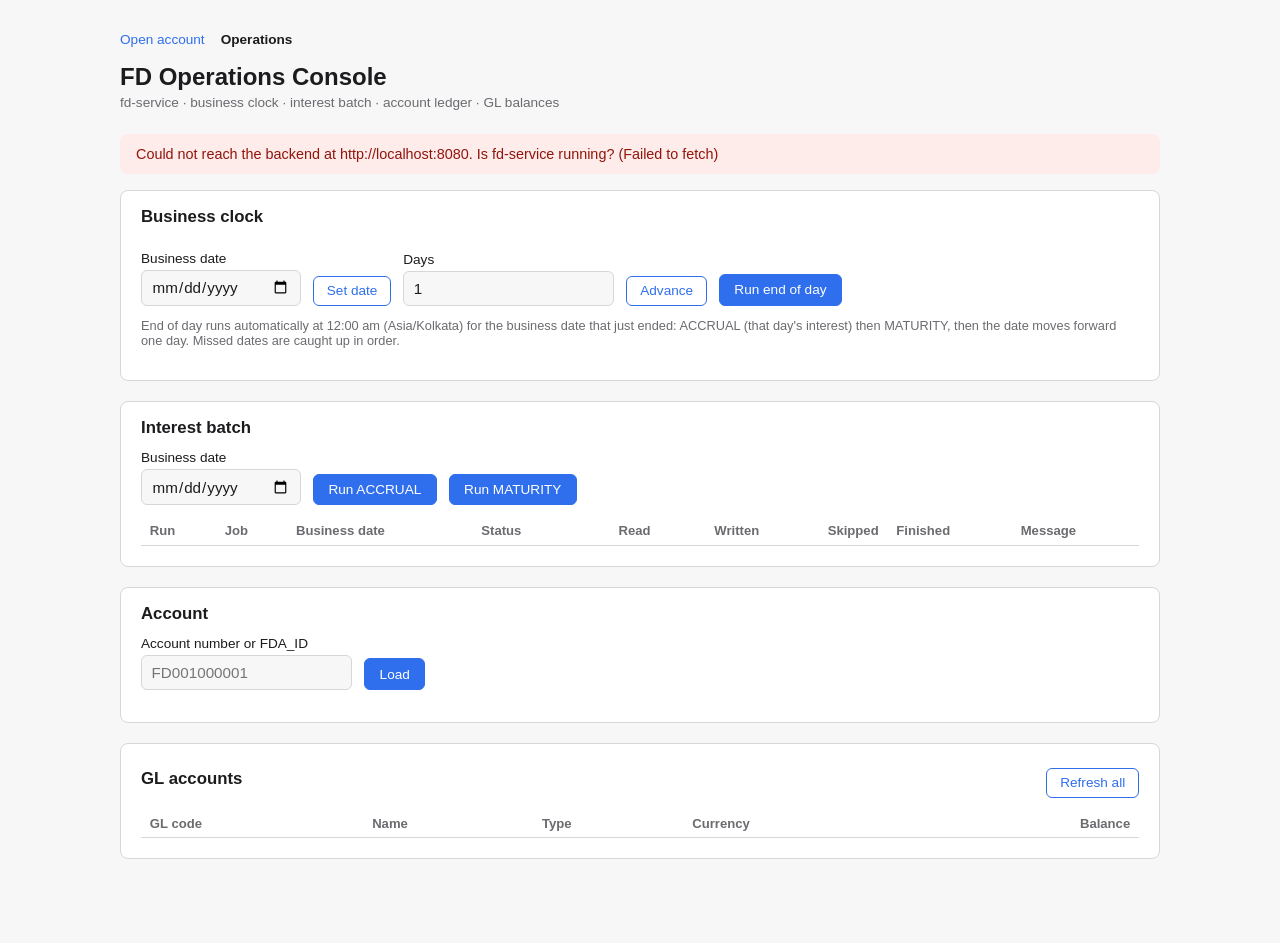
==== frontend/operations.html @ 79cbb0af "Replace workspace with full FD module: interest batch, ledger and ops console Uploads the complete F" ====
<!doctype html>
<html lang="en">
<head>
  <meta charset="utf-8" />
  <meta name="viewport" content="width=device-width, initial-scale=1" />
  <title>FD Operations Console</title>
  <link rel="stylesheet" href="css/styles.css" />
</head>
<body>
  <main class="page wide">
    <nav class="topnav">
      <a href="index.html">Open account</a>
      <a href="operations.html" aria-current="page">Operations</a>
    </nav>
    <h1>FD Operations Console</h1>
    <p class="subtitle">fd-service · business clock · interest batch · account ledger · GL balances</p>

    <div id="global-error" class="errors" role="alert" hidden></div>

    <section class="panel">
      <div class="panel-head">
        <h2>Business clock</h2>
      </div>
      <dl class="kv" id="clock-view"></dl>
      <div class="inline-form">
        <label>Business date
          <input type="date" id="clock-date" />
        </label>
        <button type="button" id="clock-set-btn" class="secondary">Set date</button>
        <label>Days
          <input type="number" id="clock-days" min="1" step="1" value="1" />
        </label>
        <button type="button" id="clock-advance-btn" class="secondary">Advance</button>
        <button type="button" id="eod-btn" class="primary">Run end of day</button>
      </div>
      <p class="hint">End of day runs automatically at 12:00 am (Asia/Kolkata) for the business date that just ended: ACCRUAL (that day's interest) then MATURITY, then the date moves forward one day. Missed dates are caught up in order.</p>
    </section>

    <section class="panel">
      <div class="panel-head">
        <h2>Interest batch</h2>
      </div>
      <div class="inline-form">
        <label>Business date
          <input type="date" id="batch-date" />
        </label>
        <button type="button" class="primary run-job" data-job="ACCRUAL">Run ACCRUAL</button>
        <button type="button" class="primary run-job" data-job="MATURITY">Run MATURITY</button>
      </div>
      <div class="table-wrap">
        <table>
          <thead>
            <tr>
              <th>Run</th><th>Job</th><th>Business date</th><th>Status</th>
              <th class="num">Read</th><th class="num">Written</th><th class="num">Skipped</th>
              <th>Finished</th><th>Message</th>
            </tr>
          </thead>
          <tbody id="runs-body"></tbody>
        </table>
      </div>
    </section>

    <section class="panel">
      <div class="panel-head">
        <h2>Account</h2>
      </div>
      <form id="lookup-form" class="inline-form">
        <label>Account number or FDA_ID
          <input type="text" id="lookup-key" placeholder="FD001000001" required />
        </label>
        <button type="submit" class="primary">Load</button>
      </form>

      <div id="account-section" hidden>
        <dl class="kv" id="account-view"></dl>

        <h3>Transactions</h3>
        <div class="table-wrap">
          <table>
            <thead>
              <tr>
                <th>#</th><th>Type</th><th>Dr/Cr</th><th class="num">Amount</th>
                <th class="num">Balance before</th><th class="num">Balance after</th>
                <th>Txn date</th><th>Value date</th><th>Remarks</th>
              </tr>
            </thead>
            <tbody id="txn-body"></tbody>
          </table>
        </div>

        <h3>Interest preview</h3>
        <form id="preview-form" class="inline-form">
          <label>Period start
            <input type="date" id="preview-start" required />
          </label>
          <label>Period end
            <input type="date" id="preview-end" required />
          </label>
          <button type="submit" class="secondary">Calculate</button>
        </form>
        <dl class="kv" id="preview-view" hidden></dl>

        <div id="withdraw-block">
          <h3>Premature withdrawal</h3>
          <p class="hint">Closes the deposit on the current business date: interest to date is credited, the penalty is debited and the rest is paid out.</p>
          <button type="button" id="withdraw-btn" class="danger">Withdraw before maturity</button>
          <div id="withdraw-confirm" class="confirm" hidden>
            <span id="withdraw-confirm-text"></span>
            <button type="button" id="withdraw-confirm-btn" class="danger">Confirm withdrawal</button>
            <button type="button" id="withdraw-cancel-btn" class="secondary">Cancel</button>
          </div>
        </div>
        <dl class="kv" id="withdraw-result" hidden></dl>
      </div>
    </section>

    <section class="panel">
      <div class="panel-head">
        <h2>GL accounts</h2>
        <button type="button" id="gl-refresh-btn" class="secondary">Refresh all</button>
      </div>
      <div class="table-wrap">
        <table>
          <thead>
            <tr><th>GL code</th><th>Name</th><th>Type</th><th>Currency</th><th class="num">Balance</th></tr>
          </thead>
          <tbody id="gl-body"></tbody>
        </table>
      </div>
    </section>
  </main>

  <script src="js/api.js"></script>
  <script src="js/ops.js"></script>
</body>
</html>
---- frontend/css/styles.css ----
:root {
  color-scheme: light dark;
  --bg: #f7f7f8;
  --panel: #ffffff;
  --border: #d7d7db;
  --text: #1c1c1e;
  --muted: #6b6b70;
  --accent: #2f6fed;
  --error-bg: #fdecea;
  --error-text: #92140c;
  --success-bg: #eafaf0;
  --success-text: #146c3a;
}

@media (prefers-color-scheme: dark) {
  :root {
    --bg: #1c1c1e;
    --panel: #2a2a2d;
    --border: #3d3d40;
    --text: #f2f2f3;
    --muted: #a3a3a8;
    --accent: #5c8dff;
    --error-bg: #3a1f1d;
    --error-text: #ff8a80;
    --success-bg: #1c3326;
    --success-text: #7fd8a3;
  }
}

* {
  box-sizing: border-box;
}

/* Author display rules (.kv grid, .confirm flex) would otherwise override the hidden attribute. */
[hidden] {
  display: none !important;
}

body {
  margin: 0;
  background: var(--bg);
  color: var(--text);
  font-family: -apple-system, BlinkMacSystemFont, "Segoe UI", Roboto, Helvetica, Arial, sans-serif;
}

.page {
  max-width: 640px;
  margin: 0 auto;
  padding: 2rem 1.25rem 4rem;
}

h1 {
  font-size: 1.5rem;
  margin-bottom: 0.25rem;
}

.subtitle {
  color: var(--muted);
  margin-top: 0;
  margin-bottom: 1.5rem;
  font-size: 0.85rem;
}

fieldset {
  background: var(--panel);
  border: 1px solid var(--border);
  border-radius: 8px;
  padding: 1rem 1.25rem 1.25rem;
  margin-bottom: 1.25rem;
}

legend {
  font-weight: 600;
  padding: 0 0.4rem;
}

.hint {
  color: var(--muted);
  font-size: 0.8rem;
  margin-top: 0;
}

label {
  display: block;
  font-size: 0.85rem;
  margin-top: 0.75rem;
  margin-bottom: 0.25rem;
}

input[type="text"],
input[type="number"],
select {
  width: 100%;
  padding: 0.5rem 0.6rem;
  border-radius: 6px;
  border: 1px solid var(--border);
  background: var(--bg);
  color: var(--text);
  font-size: 0.95rem;
}

.role-row {
  display: grid;
  grid-template-columns: 1fr 1fr auto auto;
  gap: 0.5rem;
  align-items: center;
  margin-bottom: 0.5rem;
}

.role-primary-label {
  display: flex;
  align-items: center;
  gap: 0.3rem;
  font-size: 0.8rem;
  white-space: nowrap;
  margin: 0;
}

.remove-role-btn {
  background: transparent;
  border: 1px solid var(--border);
  border-radius: 6px;
  color: var(--error-text);
  cursor: pointer;
  width: 2rem;
  height: 2rem;
}

button.secondary {
  background: transparent;
  border: 1px solid var(--accent);
  color: var(--accent);
  padding: 0.4rem 0.8rem;
  border-radius: 6px;
  cursor: pointer;
  font-size: 0.85rem;
  margin-top: 0.5rem;
}

#submit-btn {
  width: 100%;
  padding: 0.75rem;
  border: none;
  border-radius: 8px;
  background: var(--accent);
  color: #fff;
  font-size: 1rem;
  cursor: pointer;
}

#submit-btn:disabled {
  opacity: 0.6;
  cursor: not-allowed;
}

.errors {
  background: var(--error-bg);
  color: var(--error-text);
  border-radius: 8px;
  padding: 0.75rem 1rem;
  margin-bottom: 1rem;
  font-size: 0.9rem;
}

.errors ul {
  margin: 0;
  padding-left: 1.2rem;
}

.result {
  border-radius: 8px;
  padding: 1rem 1.25rem;
  margin-top: 1.5rem;
}

.result.success {
  background: var(--success-bg);
  color: var(--success-text);
}

.result.failure {
  background: var(--error-bg);
  color: var(--error-text);
}

.result h2 {
  margin-top: 0;
  font-size: 1.1rem;
}

.result pre {
  white-space: pre-wrap;
  word-break: break-word;
  font-size: 0.85rem;
  margin: 0;
}

/* --- Navigation ---------------------------------------------------------- */

.topnav {
  display: flex;
  gap: 1rem;
  font-size: 0.85rem;
  margin-bottom: 1rem;
}

.topnav a {
  color: var(--accent);
  text-decoration: none;
}

.topnav a[aria-current="page"] {
  color: var(--text);
  font-weight: 600;
}

/* --- Operations console -------------------------------------------------- */

.page.wide {
  max-width: 1080px;
}

.panel {
  background: var(--panel);
  border: 1px solid var(--border);
  border-radius: 8px;
  padding: 1rem 1.25rem 1.25rem;
  margin-bottom: 1.25rem;
}

.panel-head {
  display: flex;
  justify-content: space-between;
  align-items: center;
  gap: 1rem;
  margin-bottom: 0.75rem;
}

.panel h2 {
  font-size: 1.05rem;
  margin: 0;
}

.panel h3 {
  font-size: 0.9rem;
  margin: 1.5rem 0 0.5rem;
}

.inline-form {
  display: flex;
  flex-wrap: wrap;
  align-items: flex-end;
  gap: 0.5rem 0.75rem;
  margin-bottom: 0.75rem;
}

.inline-form label {
  display: flex;
  flex-direction: column;
  gap: 0.25rem;
  margin: 0;
}

.inline-form input {
  width: auto;
  min-width: 10rem;
}

input[type="date"] {
  padding: 0.45rem 0.6rem;
  border-radius: 6px;
  border: 1px solid var(--border);
  background: var(--bg);
  color: var(--text);
  font-size: 0.95rem;
  font-family: inherit;
}

button.primary,
button.danger {
  border-radius: 6px;
  padding: 0.45rem 0.9rem;
  font-size: 0.85rem;
  cursor: pointer;
}

button.primary {
  background: var(--accent);
  border: 1px solid var(--accent);
  color: #fff;
}

button.danger {
  background: transparent;
  border: 1px solid var(--error-text);
  color: var(--error-text);
}

.inline-form button.secondary {
  margin-top: 0;
}

button:disabled {
  opacity: 0.6;
  cursor: not-allowed;
}

.confirm {
  display: flex;
  flex-wrap: wrap;
  align-items: center;
  gap: 0.5rem 0.75rem;
  font-size: 0.85rem;
}

.kv {
  display: grid;
  grid-template-columns: repeat(auto-fill, minmax(190px, 1fr));
  gap: 0.6rem 1.25rem;
  margin: 0 0 0.75rem;
}

.kv dt {
  font-size: 0.72rem;
  color: var(--muted);
  text-transform: uppercase;
  letter-spacing: 0.03em;
}

.kv dd {
  margin: 0.1rem 0 0;
  font-variant-numeric: tabular-nums;
  overflow-wrap: anywhere;
}

.table-wrap {
  overflow-x: auto;
}

table {
  width: 100%;
  border-collapse: collapse;
  font-size: 0.82rem;
}

th,
td {
  text-align: left;
  padding: 0.4rem 0.55rem;
  border-bottom: 1px solid var(--border);
  white-space: nowrap;
}

th {
  color: var(--muted);
  font-weight: 600;
}

th.num,
td.num {
  text-align: right;
  font-variant-numeric: tabular-nums;
}

td.empty {
  color: var(--muted);
  text-align: center;
}

.badge {
  display: inline-block;
  padding: 0.05rem 0.45rem;
  border-radius: 999px;
  font-size: 0.72rem;
  font-weight: 600;
  background: var(--bg);
  border: 1px solid var(--border);
}

.badge-success,
.badge-active,
.badge-completed,
.badge-open {
  background: var(--success-bg);
  color: var(--success-text);
  border-color: transparent;
}

.badge-failed,
.badge-closed,
.badge-matured_closed {
  background: var(--error-bg);
  color: var(--error-text);
  border-color: transparent;
}
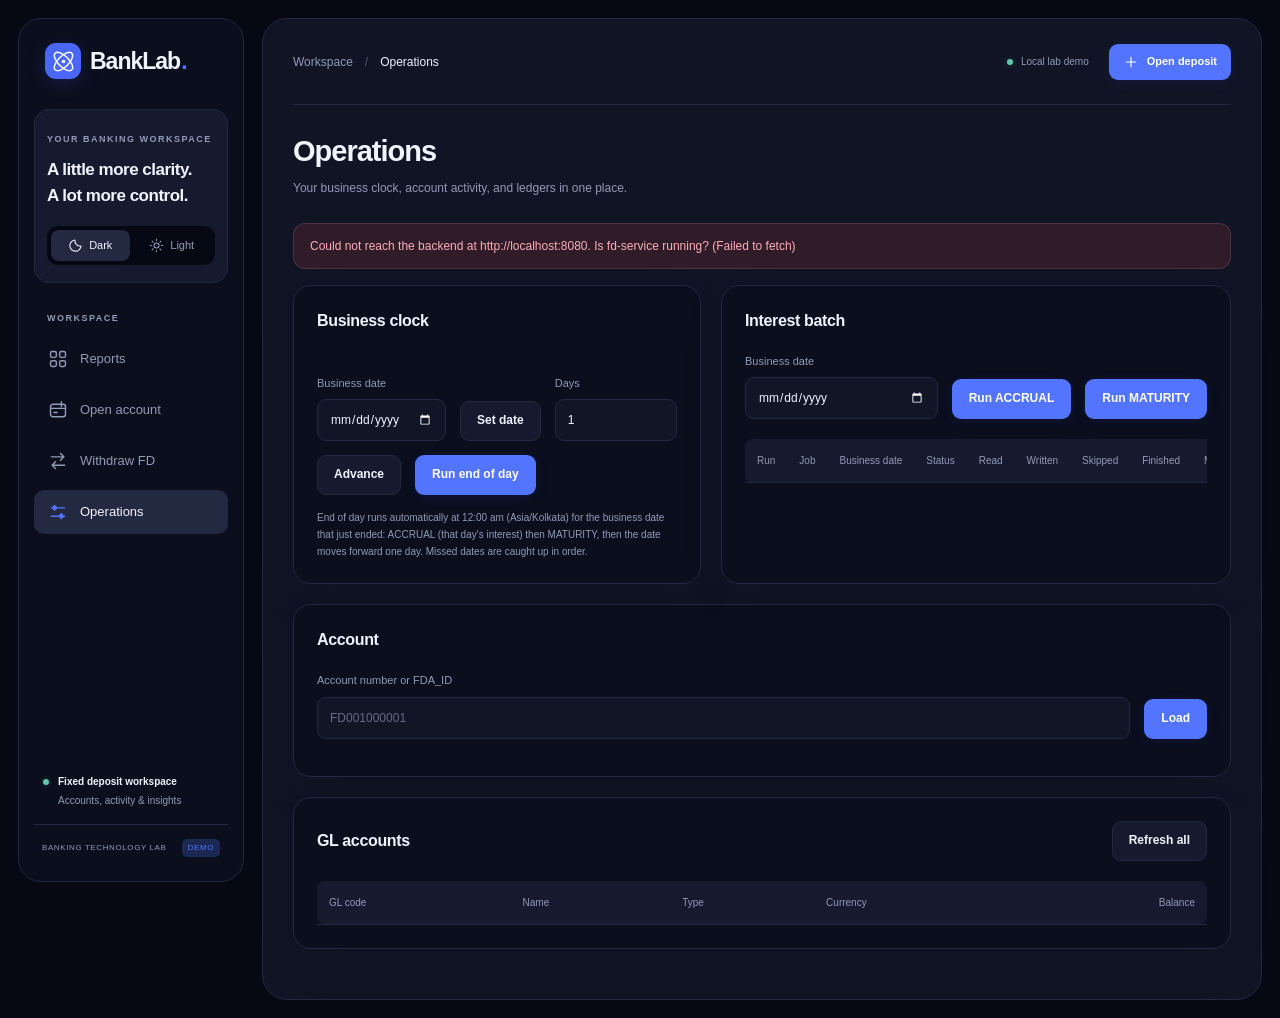
==== commit 5821c13d: "Redesign banking workspace with dark and light dashboard themes" ====
--- a/frontend/operations.html
+++ b/frontend/operations.html
@@ -4,19 +4,23 @@
   <meta charset="utf-8" />
   <meta name="viewport" content="width=device-width, initial-scale=1" />
   <title>FD Operations Console</title>
+  <script src="js/theme.js"></script>
   <link rel="stylesheet" href="css/styles.css" />
 </head>
 <body>
   <main class="page wide">
     <nav class="topnav">
       <a href="index.html">Open account</a>
+      <a href="withdraw.html">Withdraw FD</a>
       <a href="operations.html" aria-current="page">Operations</a>
+      <a href="reports.html">Reports</a>
     </nav>
-    <h1>FD Operations Console</h1>
-    <p class="subtitle">fd-service · business clock · interest batch · account ledger · GL balances</p>
+    <h1>Operations</h1>
+    <p class="subtitle">Your business clock, account activity, and ledgers in one place.</p>
 
     <div id="global-error" class="errors" role="alert" hidden></div>
 
+    <div class="operations-grid">
     <section class="panel">
       <div class="panel-head">
         <h2>Business clock</h2>
@@ -61,6 +65,7 @@
       </div>
     </section>
 
+    </div>
     <section class="panel">
       <div class="panel-head">
         <h2>Account</h2>
@@ -112,6 +117,21 @@
           </div>
         </div>
         <dl class="kv" id="withdraw-result" hidden></dl>
+
+        <div id="renew-block" hidden>
+          <h3>Renew at maturity</h3>
+          <p class="hint">Opens a new linked FD using the matured balance. The current account is retained as its audit history.</p>
+          <label>New tenure (months, optional)
+            <input type="number" id="renew-tenure" min="1" step="1" inputmode="numeric" />
+          </label>
+          <button type="button" id="renew-btn" class="primary">Renew deposit</button>
+          <div id="renew-confirm" class="confirm" hidden>
+            <span id="renew-confirm-text"></span>
+            <button type="button" id="renew-confirm-btn" class="primary">Confirm renewal</button>
+            <button type="button" id="renew-cancel-btn" class="secondary">Cancel</button>
+          </div>
+        </div>
+        <dl class="kv" id="renew-result" hidden></dl>
       </div>
     </section>
 
@@ -131,7 +151,9 @@
     </section>
   </main>
 
-  <script src="js/api.js"></script>
+  <script src="js/shell.js"></script>
+<script src="js/money.js"></script>
+<script src="js/api.js"></script>
   <script src="js/ops.js"></script>
 </body>
 </html>
--- a/frontend/css/styles.css
+++ b/frontend/css/styles.css
@@ -1,395 +1,102 @@
-:root {
-  color-scheme: light dark;
-  --bg: #f7f7f8;
-  --panel: #ffffff;
-  --border: #d7d7db;
-  --text: #1c1c1e;
-  --muted: #6b6b70;
-  --accent: #2f6fed;
-  --error-bg: #fdecea;
-  --error-text: #92140c;
-  --success-bg: #eafaf0;
-  --success-text: #146c3a;
+:root, :root[data-theme="dark"] {
+  color-scheme: dark;
+  --bg:#060814; --sidebar:#0b0e1c; --canvas:#101424; --panel:#0a0e1d; --panel-soft:#151a2e;
+  --input:#111627; --border:#222941; --text:#f1f3ff; --muted:#929bb7; --accent:#5374ff;
+  --accent-soft:#1b2854; --active:#222940; --shadow:0 16px 45px #00000012;
+  --error-bg:#301c29; --error-text:#ffadba; --success-bg:#102c2b; --success-text:#77dbc3;
+  --grid:#252d46; --hero:#111935;
 }
-
-@media (prefers-color-scheme: dark) {
-  :root {
-    --bg: #1c1c1e;
-    --panel: #2a2a2d;
-    --border: #3d3d40;
-    --text: #f2f2f3;
-    --muted: #a3a3a8;
-    --accent: #5c8dff;
-    --error-bg: #3a1f1d;
-    --error-text: #ff8a80;
-    --success-bg: #1c3326;
-    --success-text: #7fd8a3;
-  }
+:root[data-theme="light"] {
+  color-scheme:light;
+  --bg:#edf0f7; --sidebar:#ffffff; --canvas:#f4f6fb; --panel:#ffffff; --panel-soft:#f0f3fa;
+  --input:#f8f9fd; --border:#e1e6f0; --text:#19213b; --muted:#6a7590; --accent:#3459ed;
+  --accent-soft:#e8edff; --active:#edf1ff; --shadow:0 8px 30px #23366a06;
+  --error-bg:#fff0f2; --error-text:#ad304b; --success-bg:#e9f7f2; --success-text:#16795c;
+  --grid:#e4e9f3; --hero:#eef1ff;
 }
-
-* {
-  box-sizing: border-box;
-}
-
-/* Author display rules (.kv grid, .confirm flex) would otherwise override the hidden attribute. */
-[hidden] {
-  display: none !important;
-}
-
-body {
-  margin: 0;
-  background: var(--bg);
-  color: var(--text);
-  font-family: -apple-system, BlinkMacSystemFont, "Segoe UI", Roboto, Helvetica, Arial, sans-serif;
-}
-
-.page {
-  max-width: 640px;
-  margin: 0 auto;
-  padding: 2rem 1.25rem 4rem;
-}
-
-h1 {
-  font-size: 1.5rem;
-  margin-bottom: 0.25rem;
-}
-
-.subtitle {
-  color: var(--muted);
-  margin-top: 0;
-  margin-bottom: 1.5rem;
-  font-size: 0.85rem;
-}
-
-fieldset {
-  background: var(--panel);
-  border: 1px solid var(--border);
-  border-radius: 8px;
-  padding: 1rem 1.25rem 1.25rem;
-  margin-bottom: 1.25rem;
-}
-
-legend {
-  font-weight: 600;
-  padding: 0 0.4rem;
-}
-
-.hint {
-  color: var(--muted);
-  font-size: 0.8rem;
-  margin-top: 0;
-}
-
-label {
-  display: block;
-  font-size: 0.85rem;
-  margin-top: 0.75rem;
-  margin-bottom: 0.25rem;
-}
-
-input[type="text"],
-input[type="number"],
-select {
-  width: 100%;
-  padding: 0.5rem 0.6rem;
-  border-radius: 6px;
-  border: 1px solid var(--border);
-  background: var(--bg);
-  color: var(--text);
-  font-size: 0.95rem;
-}
-
-.role-row {
-  display: grid;
-  grid-template-columns: 1fr 1fr auto auto;
-  gap: 0.5rem;
-  align-items: center;
-  margin-bottom: 0.5rem;
-}
-
-.role-primary-label {
-  display: flex;
-  align-items: center;
-  gap: 0.3rem;
-  font-size: 0.8rem;
-  white-space: nowrap;
-  margin: 0;
-}
-
-.remove-role-btn {
-  background: transparent;
-  border: 1px solid var(--border);
-  border-radius: 6px;
-  color: var(--error-text);
-  cursor: pointer;
-  width: 2rem;
-  height: 2rem;
-}
-
-button.secondary {
-  background: transparent;
-  border: 1px solid var(--accent);
-  color: var(--accent);
-  padding: 0.4rem 0.8rem;
-  border-radius: 6px;
-  cursor: pointer;
-  font-size: 0.85rem;
-  margin-top: 0.5rem;
-}
-
-#submit-btn {
-  width: 100%;
-  padding: 0.75rem;
-  border: none;
-  border-radius: 8px;
-  background: var(--accent);
-  color: #fff;
-  font-size: 1rem;
-  cursor: pointer;
-}
-
-#submit-btn:disabled {
-  opacity: 0.6;
-  cursor: not-allowed;
-}
-
-.errors {
-  background: var(--error-bg);
-  color: var(--error-text);
-  border-radius: 8px;
-  padding: 0.75rem 1rem;
-  margin-bottom: 1rem;
-  font-size: 0.9rem;
-}
-
-.errors ul {
-  margin: 0;
-  padding-left: 1.2rem;
-}
-
-.result {
-  border-radius: 8px;
-  padding: 1rem 1.25rem;
-  margin-top: 1.5rem;
-}
-
-.result.success {
-  background: var(--success-bg);
-  color: var(--success-text);
-}
-
-.result.failure {
-  background: var(--error-bg);
-  color: var(--error-text);
-}
-
-.result h2 {
-  margin-top: 0;
-  font-size: 1.1rem;
-}
-
-.result pre {
-  white-space: pre-wrap;
-  word-break: break-word;
-  font-size: 0.85rem;
-  margin: 0;
-}
-
-/* --- Navigation ---------------------------------------------------------- */
-
-.topnav {
-  display: flex;
-  gap: 1rem;
-  font-size: 0.85rem;
-  margin-bottom: 1rem;
-}
-
-.topnav a {
-  color: var(--accent);
-  text-decoration: none;
-}
-
-.topnav a[aria-current="page"] {
-  color: var(--text);
-  font-weight: 600;
-}
-
-/* --- Operations console -------------------------------------------------- */
-
-.page.wide {
-  max-width: 1080px;
-}
-
-.panel {
-  background: var(--panel);
-  border: 1px solid var(--border);
-  border-radius: 8px;
-  padding: 1rem 1.25rem 1.25rem;
-  margin-bottom: 1.25rem;
-}
-
-.panel-head {
-  display: flex;
-  justify-content: space-between;
-  align-items: center;
-  gap: 1rem;
-  margin-bottom: 0.75rem;
-}
-
-.panel h2 {
-  font-size: 1.05rem;
-  margin: 0;
-}
-
-.panel h3 {
-  font-size: 0.9rem;
-  margin: 1.5rem 0 0.5rem;
-}
-
-.inline-form {
-  display: flex;
-  flex-wrap: wrap;
-  align-items: flex-end;
-  gap: 0.5rem 0.75rem;
-  margin-bottom: 0.75rem;
-}
-
-.inline-form label {
-  display: flex;
-  flex-direction: column;
-  gap: 0.25rem;
-  margin: 0;
-}
-
-.inline-form input {
-  width: auto;
-  min-width: 10rem;
-}
-
-input[type="date"] {
-  padding: 0.45rem 0.6rem;
-  border-radius: 6px;
-  border: 1px solid var(--border);
-  background: var(--bg);
-  color: var(--text);
-  font-size: 0.95rem;
-  font-family: inherit;
-}
-
-button.primary,
-button.danger {
-  border-radius: 6px;
-  padding: 0.45rem 0.9rem;
-  font-size: 0.85rem;
-  cursor: pointer;
-}
-
-button.primary {
-  background: var(--accent);
-  border: 1px solid var(--accent);
-  color: #fff;
-}
-
-button.danger {
-  background: transparent;
-  border: 1px solid var(--error-text);
-  color: var(--error-text);
-}
-
-.inline-form button.secondary {
-  margin-top: 0;
-}
-
-button:disabled {
-  opacity: 0.6;
-  cursor: not-allowed;
-}
-
-.confirm {
-  display: flex;
-  flex-wrap: wrap;
-  align-items: center;
-  gap: 0.5rem 0.75rem;
-  font-size: 0.85rem;
-}
-
-.kv {
-  display: grid;
-  grid-template-columns: repeat(auto-fill, minmax(190px, 1fr));
-  gap: 0.6rem 1.25rem;
-  margin: 0 0 0.75rem;
-}
-
-.kv dt {
-  font-size: 0.72rem;
-  color: var(--muted);
-  text-transform: uppercase;
-  letter-spacing: 0.03em;
-}
-
-.kv dd {
-  margin: 0.1rem 0 0;
-  font-variant-numeric: tabular-nums;
-  overflow-wrap: anywhere;
-}
-
-.table-wrap {
-  overflow-x: auto;
-}
-
-table {
-  width: 100%;
-  border-collapse: collapse;
-  font-size: 0.82rem;
-}
-
-th,
-td {
-  text-align: left;
-  padding: 0.4rem 0.55rem;
-  border-bottom: 1px solid var(--border);
-  white-space: nowrap;
-}
-
-th {
-  color: var(--muted);
-  font-weight: 600;
-}
-
-th.num,
-td.num {
-  text-align: right;
-  font-variant-numeric: tabular-nums;
-}
-
-td.empty {
-  color: var(--muted);
-  text-align: center;
-}
-
-.badge {
-  display: inline-block;
-  padding: 0.05rem 0.45rem;
-  border-radius: 999px;
-  font-size: 0.72rem;
-  font-weight: 600;
-  background: var(--bg);
-  border: 1px solid var(--border);
-}
-
-.badge-success,
-.badge-active,
-.badge-completed,
-.badge-open {
-  background: var(--success-bg);
-  color: var(--success-text);
-  border-color: transparent;
-}
-
-.badge-failed,
-.badge-closed,
-.badge-matured_closed {
-  background: var(--error-bg);
-  color: var(--error-text);
-  border-color: transparent;
-}
+* {box-sizing:border-box}
+[hidden] {display:none!important}
+body {margin:0;background:var(--bg);color:var(--text);font-family:Inter,-apple-system,BlinkMacSystemFont,"Segoe UI",sans-serif;font-size:14px;line-height:1.5;-webkit-font-smoothing:antialiased}
+a {color:var(--accent);text-decoration:none}
+button,input,select {font:inherit}
+button,a,input,select { -webkit-tap-highlight-color:transparent }
+button,a {touch-action:manipulation}
+button {cursor:pointer}
+button:disabled {opacity:.45;cursor:not-allowed}
+button:focus-visible,a:focus-visible,input:focus-visible,select:focus-visible {outline:3px solid var(--accent);outline-offset:4px}
+svg {width:20px;height:20px;flex-shrink:0}
+.app-sidebar {position:fixed;inset:18px auto 18px 18px;width:226px;display:flex;flex-direction:column;padding:24px 15px;background:var(--sidebar);border:1px solid var(--border);border-radius:23px;z-index:30}
+.brand {display:flex;align-items:center;gap:9px;padding:0 11px;color:var(--text);font-size:23px;font-weight:720;letter-spacing:-1px}
+.brand-mark {display:grid;place-items:center;width:36px;height:36px;color:#fff;background:#4b66fa;border-radius:11px;box-shadow:0 4px 20px #4264ff30}
+.brand-mark svg {width:29px;height:29px}.brand-dot {color:var(--accent);margin-left:-8px}
+.sidebar-intro {margin-top:30px;padding:17px 12px;background:var(--panel-soft);border:1px solid var(--border);border-radius:15px}
+.eyebrow,.nav-label {font-size:9px;letter-spacing:1.5px;font-weight:650;color:var(--muted)}
+.sidebar-intro h2 {font-size:17px;line-height:1.5;letter-spacing:-.5px;font-weight:560;margin:9px 0 18px}
+.theme-switch {display:flex;padding:4px;border-radius:11px;background:var(--bg);gap:3px}
+.theme-switch button {display:flex;align-items:center;justify-content:center;gap:6px;flex:1;border:0;border-radius:8px;padding:7px 5px;background:transparent;color:var(--muted);font-size:11px}
+.theme-switch svg {width:15px;height:15px}.theme-switch button[aria-pressed="true"] {background:var(--active);color:var(--text);box-shadow:0 2px 6px #00000008}
+.nav-label {padding:0 13px;margin:29px 0 12px}
+.topnav {display:flex;flex-direction:column;gap:7px}
+.topnav a {display:flex;align-items:center;gap:12px;padding:12px 14px;border-radius:10px;color:var(--muted);font-size:13px;font-weight:500;transition:background .15s,color .15s}
+.topnav a:hover {background:var(--panel-soft);color:var(--text)}
+.topnav a[aria-current="page"] {background:var(--active);color:var(--text)}
+.topnav a[aria-current="page"] svg {color:var(--accent)}
+.sidebar-bottom {margin-top:auto;padding-top:35px}.sidebar-note {display:flex;align-items:flex-start;gap:9px;padding:16px 9px}.sidebar-note strong {display:block;font-size:10px;font-weight:550}.sidebar-note small {display:block;color:var(--muted);font-size:10px;margin-top:4px}
+.status-dot {display:inline-block;width:6px;height:6px;border-radius:50%;background:#62c9ab;flex-shrink:0;margin-top:5px;box-shadow:0 0 0 3px #62c9ab0c}
+.lab-label {display:flex;align-items:center;justify-content:space-between;gap:5px;padding:14px 8px 0;border-top:1px solid var(--border);color:var(--muted);font-size:8px;letter-spacing:.6px}.lab-label span {padding:3px 6px;border-radius:5px;background:var(--accent-soft);color:var(--accent);font-size:8px}
+.app-workspace {margin:18px 18px 18px 262px;min-height:calc(100vh - 36px);background:var(--canvas);border:1px solid var(--border);border-radius:25px;padding:0 30px 30px}
+.app-topbar {min-height:86px;display:flex;align-items:center;justify-content:space-between;gap:16px;border-bottom:1px solid var(--border);margin-bottom:28px}
+.topbar-location,.topbar-actions {display:flex;align-items:center;gap:12px}.topbar-location {font-size:12px;font-weight:500}.breadcrumb-root,.breadcrumb-divider {color:var(--muted)}.breadcrumb-divider {opacity:.5}.topbar-actions {gap:20px}
+.workspace-chip {display:flex;align-items:center;gap:8px;font-size:10px;color:var(--muted);white-space:nowrap}.workspace-chip .status-dot {margin:0}
+.button,button.primary,button.secondary,button.danger,#submit-btn {display:inline-flex;align-items:center;justify-content:center;gap:8px;min-height:40px;padding:10px 16px;border:1px solid transparent;border-radius:9px;font-size:12px;line-height:1.3;font-weight:550;transition:background .15s,transform .15s;white-space:normal}
+.button.primary,button.primary,#submit-btn {background:var(--accent);color:#fff;box-shadow:0 3px 14px #335dff18}
+.button.primary:hover,button.primary:hover,#submit-btn:hover {background:#4262ef}
+button.secondary,.button.secondary {background:var(--panel-soft);color:var(--text);border-color:var(--border)}
+button.secondary:hover {background:var(--active)}
+button.danger {background:var(--error-bg);color:var(--error-text);border-color:color-mix(in srgb,var(--error-text) 20%,transparent)}
+.header-create {min-height:36px;font-size:11px;padding:9px 13px}.header-create svg {width:16px;height:16px}
+.icon-button {display:grid;place-items:center;background:var(--panel-soft);color:var(--text);border:1px solid var(--border);border-radius:9px;width:36px;height:36px}
+.menu-toggle,.sidebar-close,.nav-overlay {display:none}
+.page,.page.wide {width:100%;max-width:1450px;margin:0 auto;padding:0;min-width:0}
+.page-heading {margin:0 0 24px}h1 {font-size:29px;line-height:1.25;letter-spacing:-1px;font-weight:620;margin:0 0 9px}
+.subtitle {color:var(--muted);font-size:12px;margin:0;line-height:1.7}
+h2,h3,p {overflow-wrap:anywhere}.hint {color:var(--muted);font-size:11px;line-height:1.7;margin:8px 0 14px}
+.panel,fieldset {min-width:0;background:var(--panel);border:1px solid var(--border);box-shadow:var(--shadow);border-radius:18px;padding:23px;margin:0 0 20px}
+.panel-head {display:flex;align-items:center;justify-content:space-between;gap:12px;margin-bottom:20px}.panel h2 {font-size:16px;letter-spacing:-.35px;font-weight:560;margin:0}.panel h3 {font-size:12px;font-weight:550;margin:25px 0 12px}
+legend {font-size:15px;font-weight:550;letter-spacing:-.3px;padding:0 7px}
+label {display:block;color:var(--muted);font-size:11px;font-weight:500;margin:13px 0 7px}
+input[type="text"],input[type="number"],input[type="date"],select {width:100%;min-width:0;min-height:42px;padding:10px 12px;border:1px solid var(--border);border-radius:9px;background:var(--input);color:var(--text);font-size:12px;outline:none}
+input::placeholder {color:var(--muted);opacity:.65}input:focus,select:focus {border-color:var(--accent);box-shadow:0 0 0 3px color-mix(in srgb,var(--accent) 10%,transparent)}
+input:disabled,select:disabled {opacity:.5;cursor:not-allowed}
+input[type="checkbox"] {accent-color:var(--accent);width:15px;height:15px;vertical-align:middle}
+.inline-form {display:flex;flex-wrap:wrap;align-items:flex-end;gap:14px;margin-bottom:14px}
+.inline-form label {display:flex;flex-direction:column;gap:8px;margin:0;flex:1 1 140px;max-width:100%}.inline-form input,.inline-form select {width:100%;min-width:0}.inline-form button {flex-shrink:0}
+#report-form > .inline-form:first-child > label:first-child {flex-basis:190px}
+#report-form > .inline-form:last-child {margin:20px 0 0;padding-top:17px;border-top:1px solid var(--border)}
+.errors {background:var(--error-bg);color:var(--error-text);padding:13px 16px;border:1px solid color-mix(in srgb,var(--error-text) 15%,transparent);border-radius:12px;font-size:12px;margin:0 0 16px}.errors ul {padding-left:18px;margin:0}
+.result {padding:22px;border-radius:16px;margin:20px 0}.result.success {background:var(--success-bg);color:var(--success-text)}.result.failure {background:var(--error-bg);color:var(--error-text)}.result h2 {font-size:17px;margin:0 0 12px}.result pre {white-space:pre-wrap;overflow-wrap:anywhere;word-break:break-word;font-size:12px;margin:0}
+.kv {display:grid;grid-template-columns:repeat(auto-fit,minmax(160px,1fr));gap:20px;margin:0 0 22px}.kv dt {font-size:10px;color:var(--muted);margin-bottom:6px}.kv dd {margin:0;font-size:13px;font-weight:500;overflow-wrap:anywhere;font-variant-numeric:tabular-nums}
+.table-wrap {overflow-x:auto;max-width:100%;min-width:0;scrollbar-width:thin;scrollbar-color:var(--border) transparent}
+table {width:100%;border-collapse:collapse;font-size:11px}th,td {text-align:left;padding:14px 12px;border-bottom:1px solid var(--border);white-space:nowrap}th {color:var(--muted);font-weight:500;font-size:10px;background:var(--panel-soft)}th:first-child {border-radius:8px 0 0 8px}th:last-child {border-radius:0 8px 8px 0}tbody tr:last-child td {border-bottom:0}tbody tr:hover {background:color-mix(in srgb,var(--panel-soft) 60%,transparent)}
+.num {text-align:right;font-variant-numeric:tabular-nums}td.empty {text-align:center;color:var(--muted);padding:26px}
+.badge {display:inline-block;padding:4px 8px;border-radius:6px;background:var(--panel-soft);border:1px solid var(--border);font-size:9px;line-height:1.4;white-space:nowrap;color:var(--muted)}
+.badge-success,.badge-active,.badge-open,.badge-completed {background:var(--success-bg);color:var(--success-text);border-color:transparent}.badge-failed,.badge-closed,.badge-matured_closed {background:var(--error-bg);color:var(--error-text);border-color:transparent}
+.summary-cards {display:grid;grid-template-columns:repeat(auto-fit,minmax(min(100%,220px),1fr));gap:12px;margin:18px 0 25px}.summary-card {display:grid;gap:10px;padding:19px;background:var(--panel-soft);border:1px solid var(--border);border-radius:13px;min-width:0;overflow-wrap:anywhere}.summary-card>span:first-child {font-size:10px;color:var(--muted)}.summary-card strong {font-size:20px;font-weight:550;letter-spacing:-.5px;font-variant-numeric:tabular-nums}.summary-card .hint {margin:0}
+#report-status {font-size:11px;color:var(--muted);min-height:8px}#fx-result {overflow-wrap:anywhere;font-size:13px;font-variant-numeric:tabular-nums;margin:18px 0}
+.account-grid {display:grid;grid-template-columns:1fr 1fr;gap:3px 20px}.field {min-width:0}.field .hint {font-size:10px;margin:7px 0}.field label {margin-top:11px}
+.role-row {display:grid;grid-template-columns:1fr 1fr auto auto;gap:8px;align-items:center;margin:12px 0}.role-primary-label {display:flex;align-items:center;gap:5px;white-space:nowrap;font-size:10px;margin:0}.remove-role-btn {display:grid;place-items:center;width:30px;height:30px;border:1px solid var(--border);background:transparent;color:var(--error-text);border-radius:7px;font-size:20px}
+#submit-btn {width:100%;min-height:44px;margin-top:2px}.index-page {display:grid;grid-template-columns:minmax(0,1fr) 270px;gap:0 24px}.index-page .page-heading {grid-column:1/-1}.index-page #fd-form {grid-column:1}.index-page #result-panel {grid-column:1}.deposit-guide {grid-column:2;grid-row:2;align-self:start;position:sticky;top:20px}.guide-heading {display:flex;gap:10px;align-items:center;font-size:15px;font-weight:550}.guide-heading svg {color:var(--accent)}.guide-steps {list-style:none;padding:0;counter-reset:steps;margin:22px 0}.guide-steps li {position:relative;padding:0 0 24px 33px;counter-increment:steps}.guide-steps li::before {content:counter(steps);position:absolute;left:0;top:0;display:grid;place-items:center;width:21px;height:21px;border-radius:7px;background:var(--accent-soft);color:var(--accent);font-size:10px}.guide-steps strong {display:block;font-size:11px;font-weight:550;margin-bottom:4px}.guide-steps span {display:block;font-size:10px;line-height:1.8;color:var(--muted)}.guide-footer {padding-top:17px;border-top:1px solid var(--border);font-size:10px;color:var(--muted);line-height:1.8}
+.confirm {display:flex;align-items:center;flex-wrap:wrap;gap:10px;font-size:12px;margin-top:15px}.withdraw-page {max-width:1050px}.withdraw-page #withdraw-lookup {display:flex;align-items:flex-end;gap:12px;flex-wrap:wrap}.withdraw-page #withdraw-lookup label {width:100%;margin:0}.withdraw-page #account-number {flex:1 1 240px}.withdraw-page #lookup-button {min-height:42px}.withdraw-page #quote-button {margin-top:16px}.withdraw-page #confirm-form label {margin-bottom:18px;color:var(--text)}
+.operations-grid {display:grid;grid-template-columns:1fr 1.25fr;gap:20px}.operations-grid>.panel {margin-bottom:20px}.operations-grid .kv {grid-template-columns:1fr 1fr}.operations-grid .inline-form label {flex-basis:110px}.operations-grid .hint {margin-bottom:0;font-size:10px}.operations-grid .table-wrap {margin-top:20px}
+.overview-grid {display:grid;grid-template-columns:1fr 1.15fr .95fr;gap:18px;margin:26px 0 18px}.overview-card {min-width:0;min-height:240px;border:1px solid var(--border);background:var(--panel);border-radius:19px;padding:24px;box-shadow:var(--shadow);overflow:hidden}.overview-card h2 {font-size:15px;font-weight:550;letter-spacing:-.3px;margin:0}.overview-card .card-label {font-size:10px;color:var(--muted)}
+.insight-card {position:relative;display:flex;flex-direction:column;justify-content:space-between;background:var(--hero);isolation:isolate}.insight-card::before {content:"";position:absolute;z-index:-1;inset:0;background:radial-gradient(ellipse at 100% 70%,#3159ff80 0%,transparent 65%),linear-gradient(90deg,#3959ff08 1px,transparent 1px),linear-gradient(#3959ff08 1px,transparent 1px);background-size:auto,20px 20px,20px 20px}.insight-card .insight-tag {align-self:flex-start;padding:6px 10px;border:1px solid #5672ff55;background:#4d6aff0c;border-radius:7px;font-size:9px;color:var(--text)}.insight-card h2 {font-size:25px;font-weight:530;line-height:1.3;letter-spacing:-.8px;max-width:210px;margin-top:28px}.insight-card p {font-size:10px;line-height:1.8;color:var(--muted);max-width:230px;margin:10px 0 0}.insight-card .insight-arrow {position:absolute;right:18px;bottom:21px;display:grid;place-items:center;width:31px;height:31px;background:var(--panel-soft);border:1px solid var(--border);border-radius:8px;color:var(--text)}
+.card-heading {display:flex;justify-content:space-between;align-items:center;gap:10px}.overview-money {font-size:clamp(18px,2vw,31px);letter-spacing:-1px;line-height:1.3;font-weight:580;overflow-wrap:anywhere;font-variant-numeric:tabular-nums;margin:29px 0 9px}.overview-detail {font-size:11px;color:var(--muted);margin:0}.metric-foot {display:flex;flex-wrap:wrap;align-items:center;gap:7px;margin-top:24px}.metric-pill {padding:5px 8px;border:1px solid var(--border);background:var(--panel-soft);border-radius:6px;font-size:9px;color:var(--muted)}
+.currency-picker {width:auto;min-height:29px;padding:5px 8px;font-size:10px;border-radius:7px}.gauge-card {display:flex;flex-direction:column}.gauge {height:116px;max-width:200px;margin:27px auto 0;position:relative;width:100%;overflow:hidden}.gauge-ring {width:100%;aspect-ratio:1;border-radius:50%;background:conic-gradient(from 270deg,var(--accent) 0deg,var(--accent) calc(var(--progress,0)*1.8deg),var(--panel-soft) calc(var(--progress,0)*1.8deg),var(--panel-soft) 180deg,transparent 180deg);padding:20px}.gauge-ring::after {content:"";display:block;width:100%;height:100%;border-radius:50%;background:var(--panel)}.gauge-value {position:absolute;inset:auto 0 0;text-align:center}.gauge-value small {display:block;color:var(--muted);font-size:9px}.gauge-value strong {font-size:26px;font-weight:550;letter-spacing:-1px}.gauge-caption {display:flex;justify-content:center;align-items:center;gap:7px;color:var(--muted);font-size:9px;margin-top:17px}.gauge-caption::before {content:"";width:5px;height:5px;background:var(--accent);border-radius:50%}
+.analytics-grid {display:grid;grid-template-columns:minmax(0,1.8fr) minmax(240px,1fr);gap:18px;margin-bottom:24px}.analytics-grid .panel {margin:0}.chart-caption {font-size:10px;color:var(--muted);margin:0}.chart-box {min-height:215px;display:grid;align-items:center;margin-top:14px}.chart-box>svg {display:block;width:100%;height:auto;max-height:240px;overflow:visible}.chart-empty {font-size:11px;color:var(--muted);text-align:center}.chart-key {display:flex;align-items:center;gap:6px;font-size:9px;color:var(--muted)}.chart-key::before {content:"";height:5px;width:5px;border-radius:50%;background:var(--accent)}.chart-axis {fill:var(--muted);font-size:11px}.chart-grid {stroke:var(--grid);stroke-width:1}.chart-line {stroke:var(--accent);stroke-width:3;fill:none;stroke-linejoin:round;stroke-linecap:round}.chart-area {fill:url(#balance-fill)}
+.lifecycle-list {padding:4px 0 0;margin:0;list-style:none}.lifecycle-list li {display:flex;align-items:center;justify-content:space-between;gap:16px;padding:15px 0;border-bottom:1px solid var(--border);font-size:11px}.lifecycle-list li:last-child {border:0}.lifecycle-name {display:flex;align-items:center;gap:9px;color:var(--muted)}.lifecycle-name i {width:7px;height:7px;background:var(--accent);border-radius:2px}.lifecycle-list li:nth-child(2) i {background:#6bcdb9}.lifecycle-list li:nth-child(3) i {background:#9685df}.lifecycle-list li:nth-child(4) i {background:#e0ab70}.lifecycle-list strong {font-size:12px;font-weight:500;font-variant-numeric:tabular-nums}
+.overview-status {font-size:10px;color:var(--muted);margin:-6px 0 24px}.section-eyebrow {font-size:9px;letter-spacing:1.4px;font-weight:600;color:var(--muted);margin:28px 0 13px}.report-note {font-size:10px;color:var(--muted);margin:0 0 20px}
+@media(min-width:1600px){.app-sidebar{width:245px}.app-workspace{margin-left:281px;padding-left:40px;padding-right:40px}}
+@media(max-width:1200px){.app-sidebar{width:205px}.app-workspace{margin-left:241px;padding:0 22px 25px}.overview-grid{grid-template-columns:1fr 1fr}.insight-card{display:none}.index-page{grid-template-columns:minmax(0,1fr)}.deposit-guide{position:static;grid-column:1;grid-row:auto}.guide-steps{display:flex;gap:15px}.guide-steps li{flex:1}.operations-grid{grid-template-columns:1fr}.analytics-grid{grid-template-columns:1.5fr 1fr}}
+@media(max-width:900px){.app-sidebar{inset:12px auto 12px 12px;width:240px;transform:translateX(-115%);transition:transform .2s}.app-workspace{margin:10px;min-height:calc(100vh - 20px);padding:0 22px 24px;border-radius:20px}.app-topbar{min-height:76px}.menu-toggle{display:grid}.sidebar-close{display:grid;position:absolute;right:12px;top:78px;width:28px;height:28px}.nav-open .app-sidebar{transform:translateX(0)}.nav-open .nav-overlay{display:block;position:fixed;inset:0;background:#0009;border:0;z-index:20}.nav-open{overflow:hidden}.sidebar-intro{margin-top:35px}.topbar-actions{gap:10px}.page-heading{margin-bottom:20px}h1{font-size:26px}.analytics-grid{grid-template-columns:minmax(0,1.5fr) minmax(200px,1fr)}}
+@media(max-width:620px){.app-workspace{padding:0 15px 20px;margin:6px;border-radius:17px;min-height:calc(100vh - 12px)}.app-topbar{gap:8px;min-height:70px;margin-bottom:24px}.breadcrumb-root,.breadcrumb-divider,.workspace-chip{display:none}.topbar-location{gap:9px;font-size:11px}.header-create{font-size:10px;padding:9px;gap:4px;min-height:34px}.header-create svg{width:14px}.page-heading h1{font-size:25px}.subtitle{font-size:11px}.panel,fieldset{padding:18px;border-radius:15px}.account-grid{grid-template-columns:1fr}.role-row{grid-template-columns:1fr 1fr}.role-row .role-primary-label{padding-left:2px}.remove-role-btn{justify-self:end}.guide-steps{display:block}.guide-steps li{padding-bottom:21px}.overview-grid{gap:12px;margin-top:20px}.overview-card{padding:17px;min-height:200px;border-radius:15px}.overview-card h2{font-size:12px}.overview-money{font-size:22px;margin-top:25px}.overview-detail{font-size:10px}.metric-foot{gap:4px;margin-top:18px}.metric-pill{font-size:8px;padding:4px 6px}.gauge{height:95px;margin-top:22px}.gauge-ring{padding:15px}.gauge-value strong{font-size:23px}.gauge-value small,.gauge-caption{font-size:8px}.gauge-caption{margin-top:10px}.analytics-grid{grid-template-columns:1fr;gap:14px}.chart-box{min-height:170px}.lifecycle-list{display:grid;grid-template-columns:1fr 1fr;gap:0 22px}.lifecycle-list li:nth-child(3){border:0}.lifecycle-list li{padding:12px 0;font-size:10px}.inline-form{gap:12px}.inline-form label{flex-basis:100%;width:100%}.inline-form button{flex:1 1 auto}.panel-head{margin-bottom:17px;gap:8px}.panel h2{font-size:15px}.kv{grid-template-columns:1fr 1fr;gap:17px}.kv dd{font-size:12px}.operations-grid .inline-form label{flex-basis:100%}.confirm{align-items:stretch}.confirm button{flex:1 1 auto}.summary-card strong{font-size:19px}.section-eyebrow{margin-top:24px}.currency-picker{max-width:70px}#report-form>.inline-form:first-child>label:first-child{flex-basis:100%}}
+@media(prefers-reduced-motion:reduce){*,*::before,*::after{transition:none!important;scroll-behavior:auto!important}}
